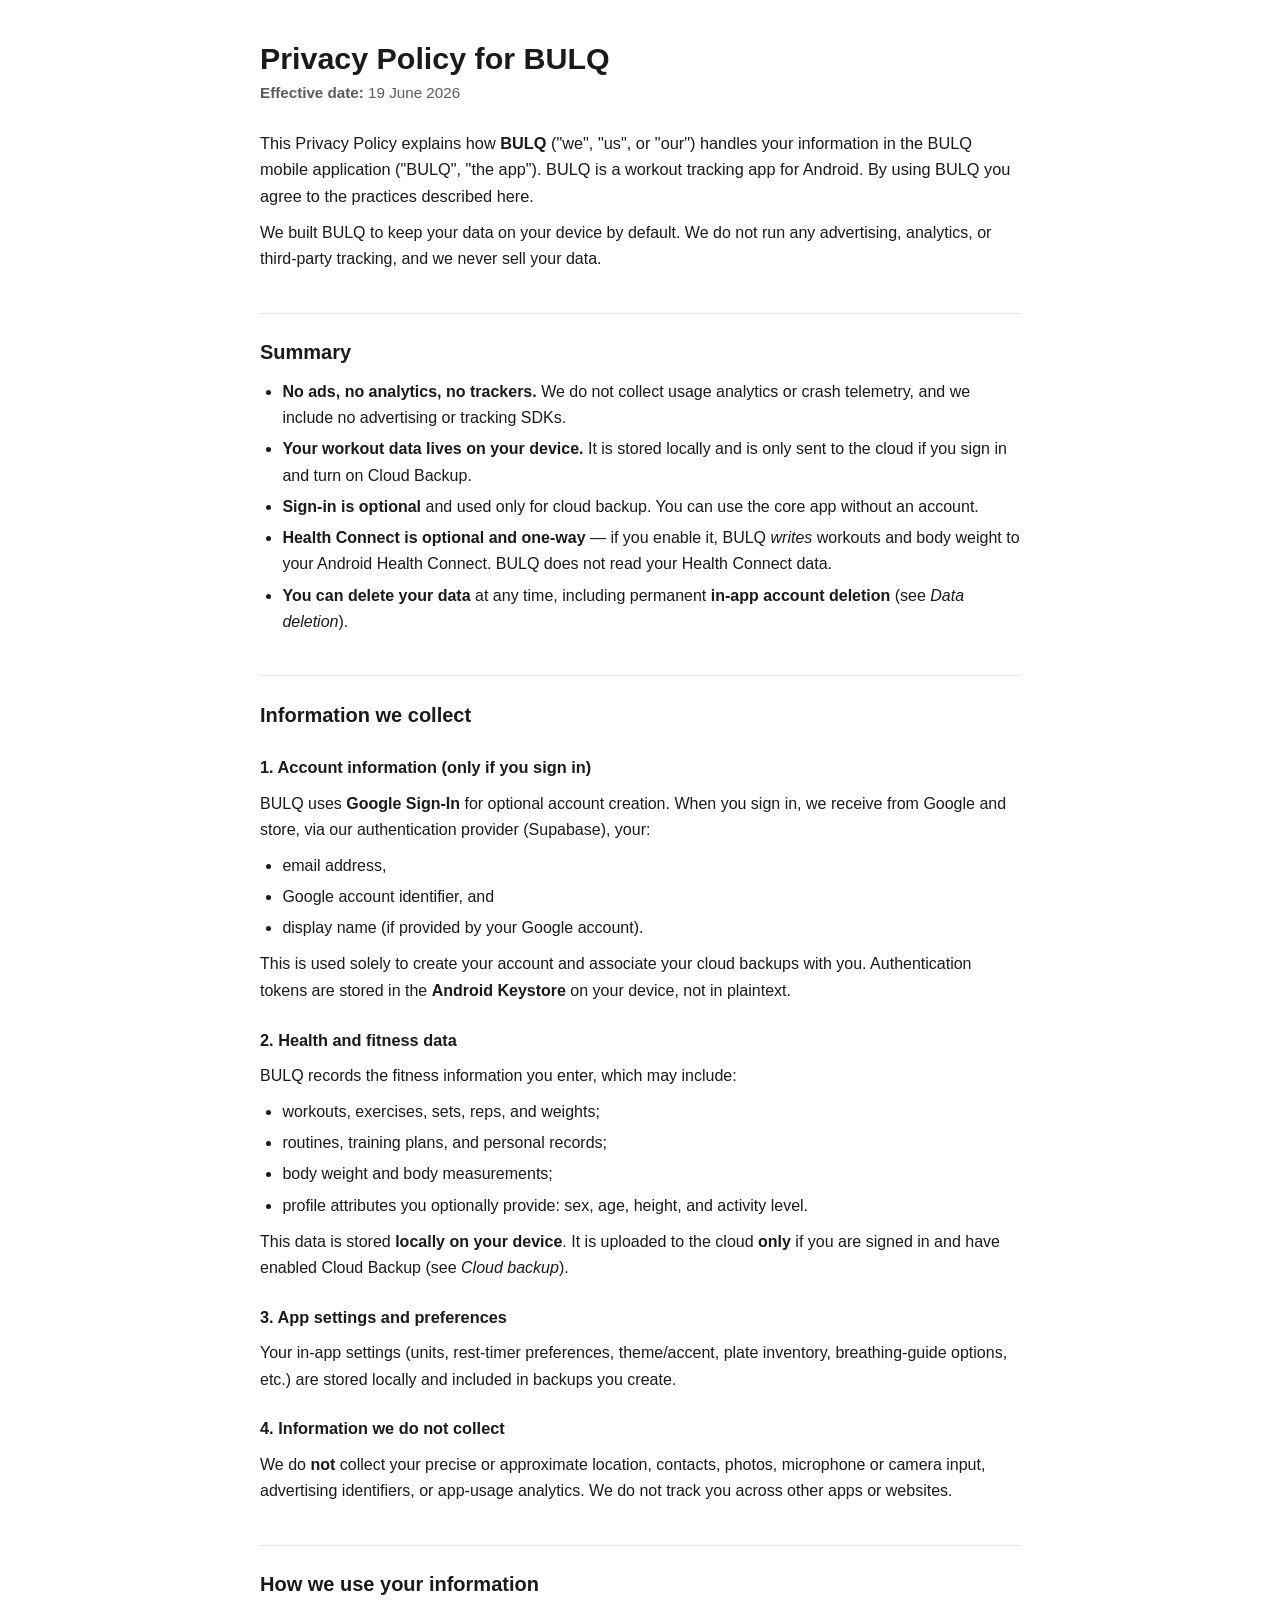
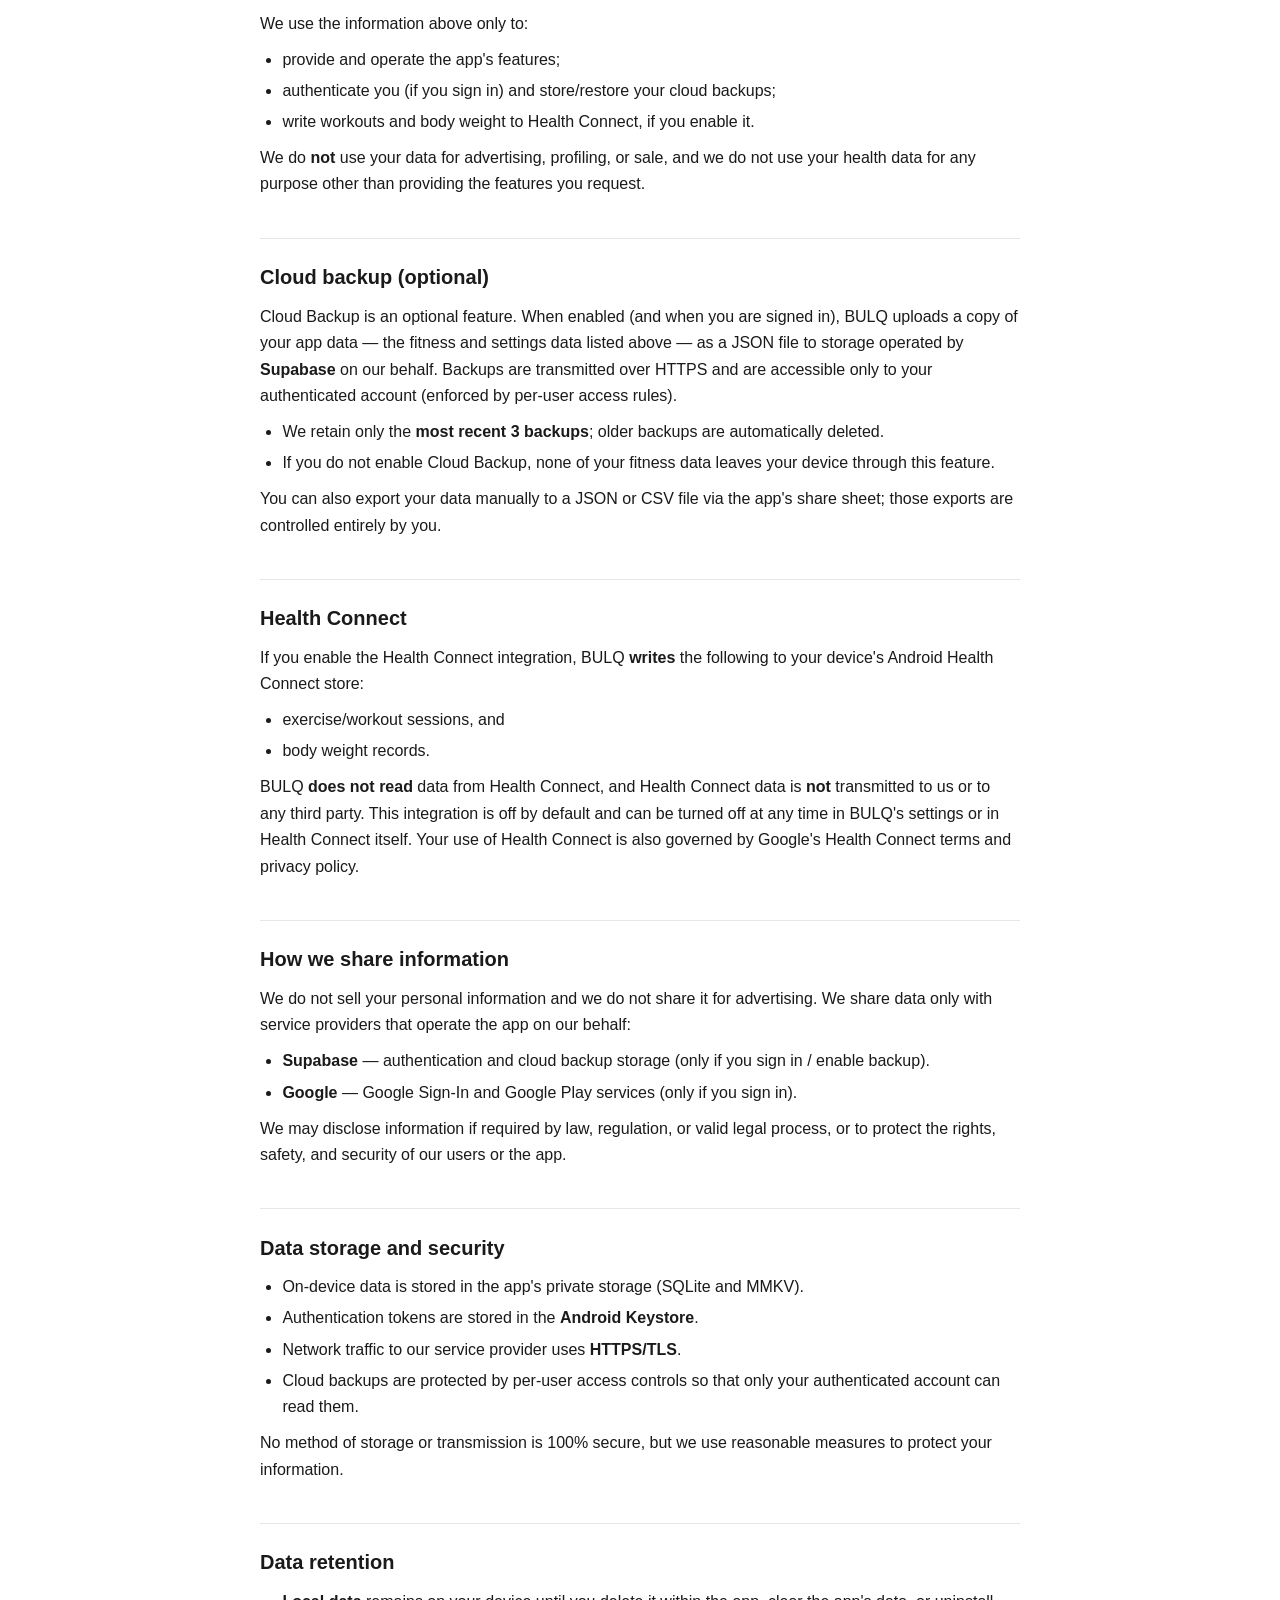
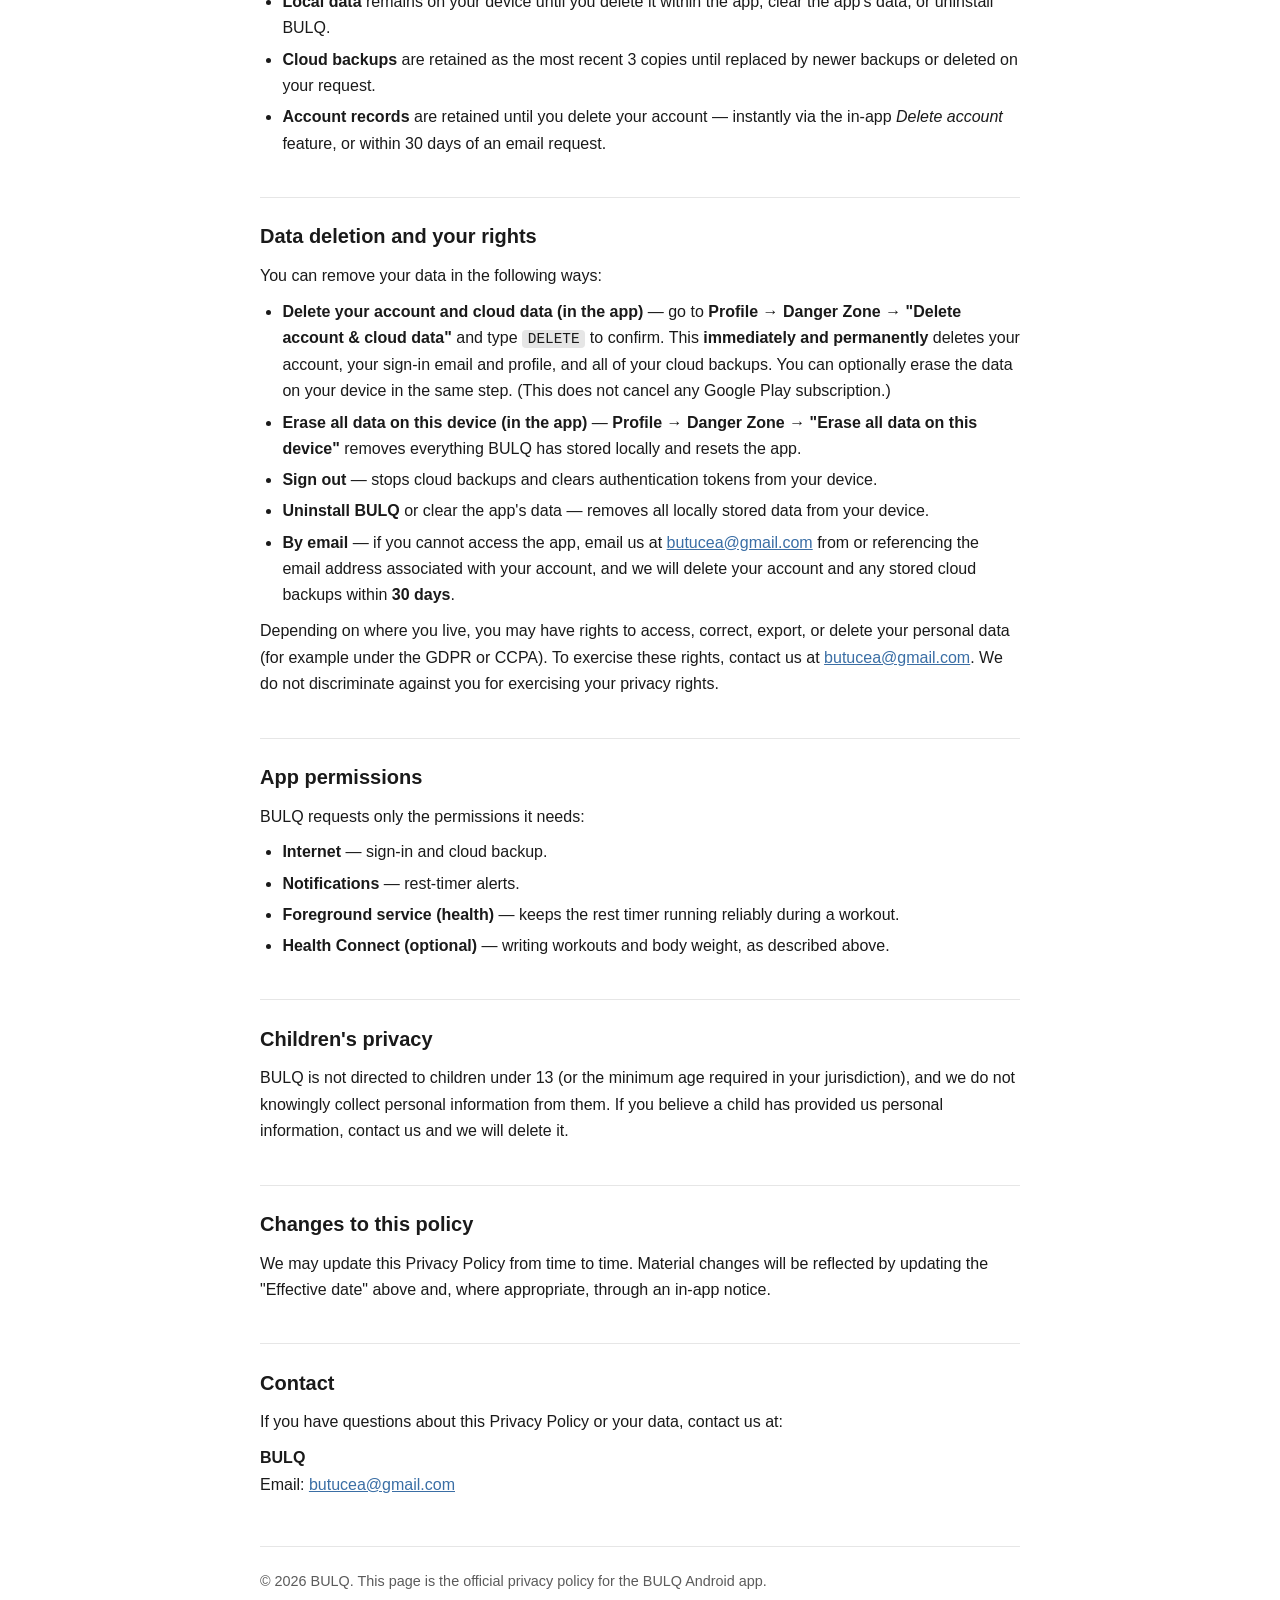
==== index.html @ 7fc46bfe "Add files via upload" ====
<!DOCTYPE html>
<html lang="en">
<head>
  <meta charset="utf-8" />
  <meta name="viewport" content="width=device-width, initial-scale=1" />
  <meta name="robots" content="index, follow" />
  <title>Privacy Policy — BULQ</title>
  <meta name="description" content="Privacy Policy for the BULQ workout tracking app for Android." />
  <style>
    :root {
      --bg: #ffffff;
      --fg: #1a1a1a;
      --muted: #5b5b5b;
      --rule: #e6e6e6;
      --accent: #6b8e23;
      --link: #3a6ea5;
      --maxw: 760px;
    }
    @media (prefers-color-scheme: dark) {
      :root {
        --bg: #14161a;
        --fg: #e6e6e6;
        --muted: #a0a4ab;
        --rule: #2a2e35;
        --accent: #a6c34c;
        --link: #7fb0e0;
      }
    }
    * { box-sizing: border-box; }
    html { -webkit-text-size-adjust: 100%; }
    body {
      margin: 0;
      background: var(--bg);
      color: var(--fg);
      font: 16px/1.65 -apple-system, BlinkMacSystemFont, "Segoe UI", Roboto, Helvetica, Arial, sans-serif;
      padding: 2.5rem 1.25rem 5rem;
    }
    main { max-width: var(--maxw); margin: 0 auto; }
    h1 { font-size: 1.9rem; line-height: 1.2; margin: 0 0 .25rem; }
    h2 {
      font-size: 1.25rem;
      margin: 2.5rem 0 .6rem;
      padding-top: 1.4rem;
      border-top: 1px solid var(--rule);
    }
    h3 { font-size: 1.02rem; margin: 1.4rem 0 .35rem; }
    p, ul { margin: .6rem 0; }
    ul { padding-left: 1.4rem; }
    li { margin: .3rem 0; }
    a { color: var(--link); }
    code {
      background: var(--rule);
      padding: .08em .4em;
      border-radius: 4px;
      font-family: ui-monospace, "SF Mono", Menlo, Consolas, monospace;
      font-size: .9em;
    }
    .effective { color: var(--muted); font-size: .95rem; margin: 0 0 1.5rem; }
    .intro { font-size: 1.02rem; }
    .accent { color: var(--accent); font-weight: 600; }
    footer {
      margin-top: 3rem;
      padding-top: 1.4rem;
      border-top: 1px solid var(--rule);
      color: var(--muted);
      font-size: .9rem;
    }
  </style>
</head>
<body>
<main>
  <h1>Privacy Policy for BULQ</h1>
  <p class="effective"><strong>Effective date:</strong> 19 June 2026</p>

  <p class="intro">This Privacy Policy explains how <strong>BULQ</strong> ("we", "us", or "our")
  handles your information in the BULQ mobile application ("BULQ", "the app"). BULQ is a workout
  tracking app for Android. By using BULQ you agree to the practices described here.</p>

  <p>We built BULQ to keep your data on your device by default. We do not run any advertising,
  analytics, or third-party tracking, and we never sell your data.</p>

  <h2>Summary</h2>
  <ul>
    <li><strong>No ads, no analytics, no trackers.</strong> We do not collect usage analytics or
      crash telemetry, and we include no advertising or tracking SDKs.</li>
    <li><strong>Your workout data lives on your device.</strong> It is stored locally and is only
      sent to the cloud if you sign in and turn on Cloud Backup.</li>
    <li><strong>Sign-in is optional</strong> and used only for cloud backup. You can use the core
      app without an account.</li>
    <li><strong>Health Connect is optional and one-way</strong> — if you enable it, BULQ
      <em>writes</em> workouts and body weight to your Android Health Connect. BULQ does not read
      your Health Connect data.</li>
    <li><strong>You can delete your data</strong> at any time, including permanent
      <strong>in-app account deletion</strong> (see <em>Data deletion</em>).</li>
  </ul>

  <h2>Information we collect</h2>

  <h3>1. Account information (only if you sign in)</h3>
  <p>BULQ uses <strong>Google Sign-In</strong> for optional account creation. When you sign in,
  we receive from Google and store, via our authentication provider (Supabase), your:</p>
  <ul>
    <li>email address,</li>
    <li>Google account identifier, and</li>
    <li>display name (if provided by your Google account).</li>
  </ul>
  <p>This is used solely to create your account and associate your cloud backups with you.
  Authentication tokens are stored in the <strong>Android Keystore</strong> on your device, not in
  plaintext.</p>

  <h3>2. Health and fitness data</h3>
  <p>BULQ records the fitness information you enter, which may include:</p>
  <ul>
    <li>workouts, exercises, sets, reps, and weights;</li>
    <li>routines, training plans, and personal records;</li>
    <li>body weight and body measurements;</li>
    <li>profile attributes you optionally provide: sex, age, height, and activity level.</li>
  </ul>
  <p>This data is stored <strong>locally on your device</strong>. It is uploaded to the cloud
  <strong>only</strong> if you are signed in and have enabled Cloud Backup (see
  <em>Cloud backup</em>).</p>

  <h3>3. App settings and preferences</h3>
  <p>Your in-app settings (units, rest-timer preferences, theme/accent, plate inventory,
  breathing-guide options, etc.) are stored locally and included in backups you create.</p>

  <h3>4. Information we do <strong>not</strong> collect</h3>
  <p>We do <strong>not</strong> collect your precise or approximate location, contacts, photos,
  microphone or camera input, advertising identifiers, or app-usage analytics. We do not track you
  across other apps or websites.</p>

  <h2>How we use your information</h2>
  <p>We use the information above only to:</p>
  <ul>
    <li>provide and operate the app's features;</li>
    <li>authenticate you (if you sign in) and store/restore your cloud backups;</li>
    <li>write workouts and body weight to Health Connect, if you enable it.</li>
  </ul>
  <p>We do <strong>not</strong> use your data for advertising, profiling, or sale, and we do not
  use your health data for any purpose other than providing the features you request.</p>

  <h2>Cloud backup (optional)</h2>
  <p>Cloud Backup is an optional feature. When enabled (and when you are signed in), BULQ uploads a
  copy of your app data — the fitness and settings data listed above — as a JSON file to storage
  operated by <strong>Supabase</strong> on our behalf. Backups are transmitted over HTTPS and are
  accessible only to your authenticated account (enforced by per-user access rules).</p>
  <ul>
    <li>We retain only the <strong>most recent 3 backups</strong>; older backups are automatically
      deleted.</li>
    <li>If you do not enable Cloud Backup, none of your fitness data leaves your device through this
      feature.</li>
  </ul>
  <p>You can also export your data manually to a JSON or CSV file via the app's share sheet; those
  exports are controlled entirely by you.</p>

  <h2>Health Connect</h2>
  <p>If you enable the Health Connect integration, BULQ <strong>writes</strong> the following to
  your device's Android Health Connect store:</p>
  <ul>
    <li>exercise/workout sessions, and</li>
    <li>body weight records.</li>
  </ul>
  <p>BULQ <strong>does not read</strong> data from Health Connect, and Health Connect data is
  <strong>not</strong> transmitted to us or to any third party. This integration is off by default
  and can be turned off at any time in BULQ's settings or in Health Connect itself. Your use of
  Health Connect is also governed by Google's Health Connect terms and privacy policy.</p>

  <h2>How we share information</h2>
  <p>We do not sell your personal information and we do not share it for advertising. We share data
  only with service providers that operate the app on our behalf:</p>
  <ul>
    <li><strong>Supabase</strong> — authentication and cloud backup storage (only if you sign in /
      enable backup).</li>
    <li><strong>Google</strong> — Google Sign-In and Google Play services (only if you sign in).</li>
  </ul>
  <p>We may disclose information if required by law, regulation, or valid legal process, or to
  protect the rights, safety, and security of our users or the app.</p>

  <h2>Data storage and security</h2>
  <ul>
    <li>On-device data is stored in the app's private storage (SQLite and MMKV).</li>
    <li>Authentication tokens are stored in the <strong>Android Keystore</strong>.</li>
    <li>Network traffic to our service provider uses <strong>HTTPS/TLS</strong>.</li>
    <li>Cloud backups are protected by per-user access controls so that only your authenticated
      account can read them.</li>
  </ul>
  <p>No method of storage or transmission is 100% secure, but we use reasonable measures to protect
  your information.</p>

  <h2>Data retention</h2>
  <ul>
    <li><strong>Local data</strong> remains on your device until you delete it within the app, clear
      the app's data, or uninstall BULQ.</li>
    <li><strong>Cloud backups</strong> are retained as the most recent 3 copies until replaced by
      newer backups or deleted on your request.</li>
    <li><strong>Account records</strong> are retained until you delete your account — instantly via
      the in-app <em>Delete account</em> feature, or within 30 days of an email request.</li>
  </ul>

  <h2>Data deletion and your rights</h2>
  <p>You can remove your data in the following ways:</p>
  <ul>
    <li><strong>Delete your account and cloud data (in the app)</strong> — go to
      <strong>Profile → Danger Zone → "Delete account &amp; cloud data"</strong> and type
      <code>DELETE</code> to confirm. This <strong>immediately and permanently</strong> deletes your
      account, your sign-in email and profile, and all of your cloud backups. You can optionally
      erase the data on your device in the same step. (This does not cancel any Google Play
      subscription.)</li>
    <li><strong>Erase all data on this device (in the app)</strong> —
      <strong>Profile → Danger Zone → "Erase all data on this device"</strong> removes everything
      BULQ has stored locally and resets the app.</li>
    <li><strong>Sign out</strong> — stops cloud backups and clears authentication tokens from your
      device.</li>
    <li><strong>Uninstall BULQ</strong> or clear the app's data — removes all locally stored data
      from your device.</li>
    <li><strong>By email</strong> — if you cannot access the app, email us at
      <a href="mailto:butucea@gmail.com">butucea@gmail.com</a> from or referencing the email address
      associated with your account, and we will delete your account and any stored cloud backups
      within <strong>30 days</strong>.</li>
  </ul>
  <p>Depending on where you live, you may have rights to access, correct, export, or delete your
  personal data (for example under the GDPR or CCPA). To exercise these rights, contact us at
  <a href="mailto:butucea@gmail.com">butucea@gmail.com</a>. We do not discriminate against you for
  exercising your privacy rights.</p>

  <h2>App permissions</h2>
  <p>BULQ requests only the permissions it needs:</p>
  <ul>
    <li><strong>Internet</strong> — sign-in and cloud backup.</li>
    <li><strong>Notifications</strong> — rest-timer alerts.</li>
    <li><strong>Foreground service (health)</strong> — keeps the rest timer running reliably during
      a workout.</li>
    <li><strong>Health Connect (optional)</strong> — writing workouts and body weight, as described
      above.</li>
  </ul>

  <h2>Children's privacy</h2>
  <p>BULQ is not directed to children under 13 (or the minimum age required in your jurisdiction),
  and we do not knowingly collect personal information from them. If you believe a child has provided
  us personal information, contact us and we will delete it.</p>

  <h2>Changes to this policy</h2>
  <p>We may update this Privacy Policy from time to time. Material changes will be reflected by
  updating the "Effective date" above and, where appropriate, through an in-app notice.</p>

  <h2>Contact</h2>
  <p>If you have questions about this Privacy Policy or your data, contact us at:</p>
  <p><strong>BULQ</strong><br />
  Email: <a href="mailto:butucea@gmail.com">butucea@gmail.com</a></p>

  <footer>
    © 2026 BULQ. This page is the official privacy policy for the BULQ Android app.
  </footer>
</main>
</body>
</html>
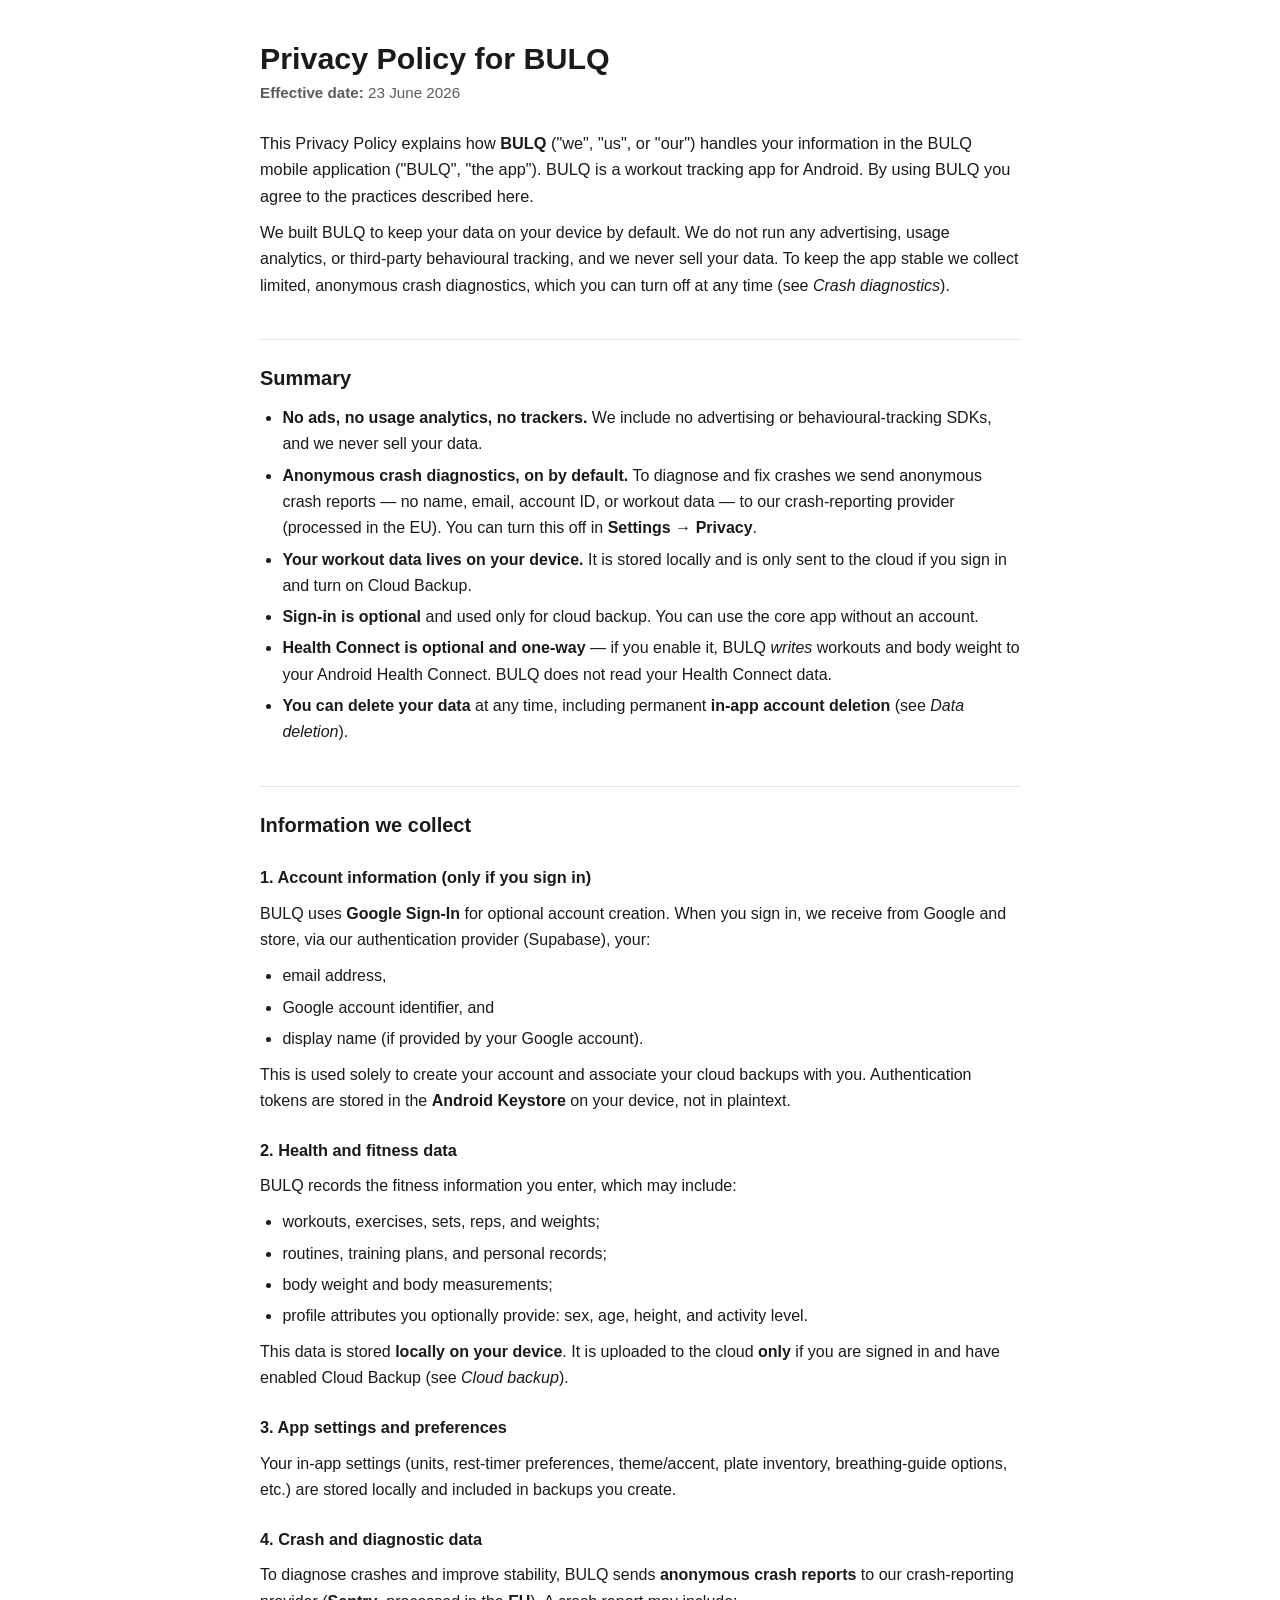
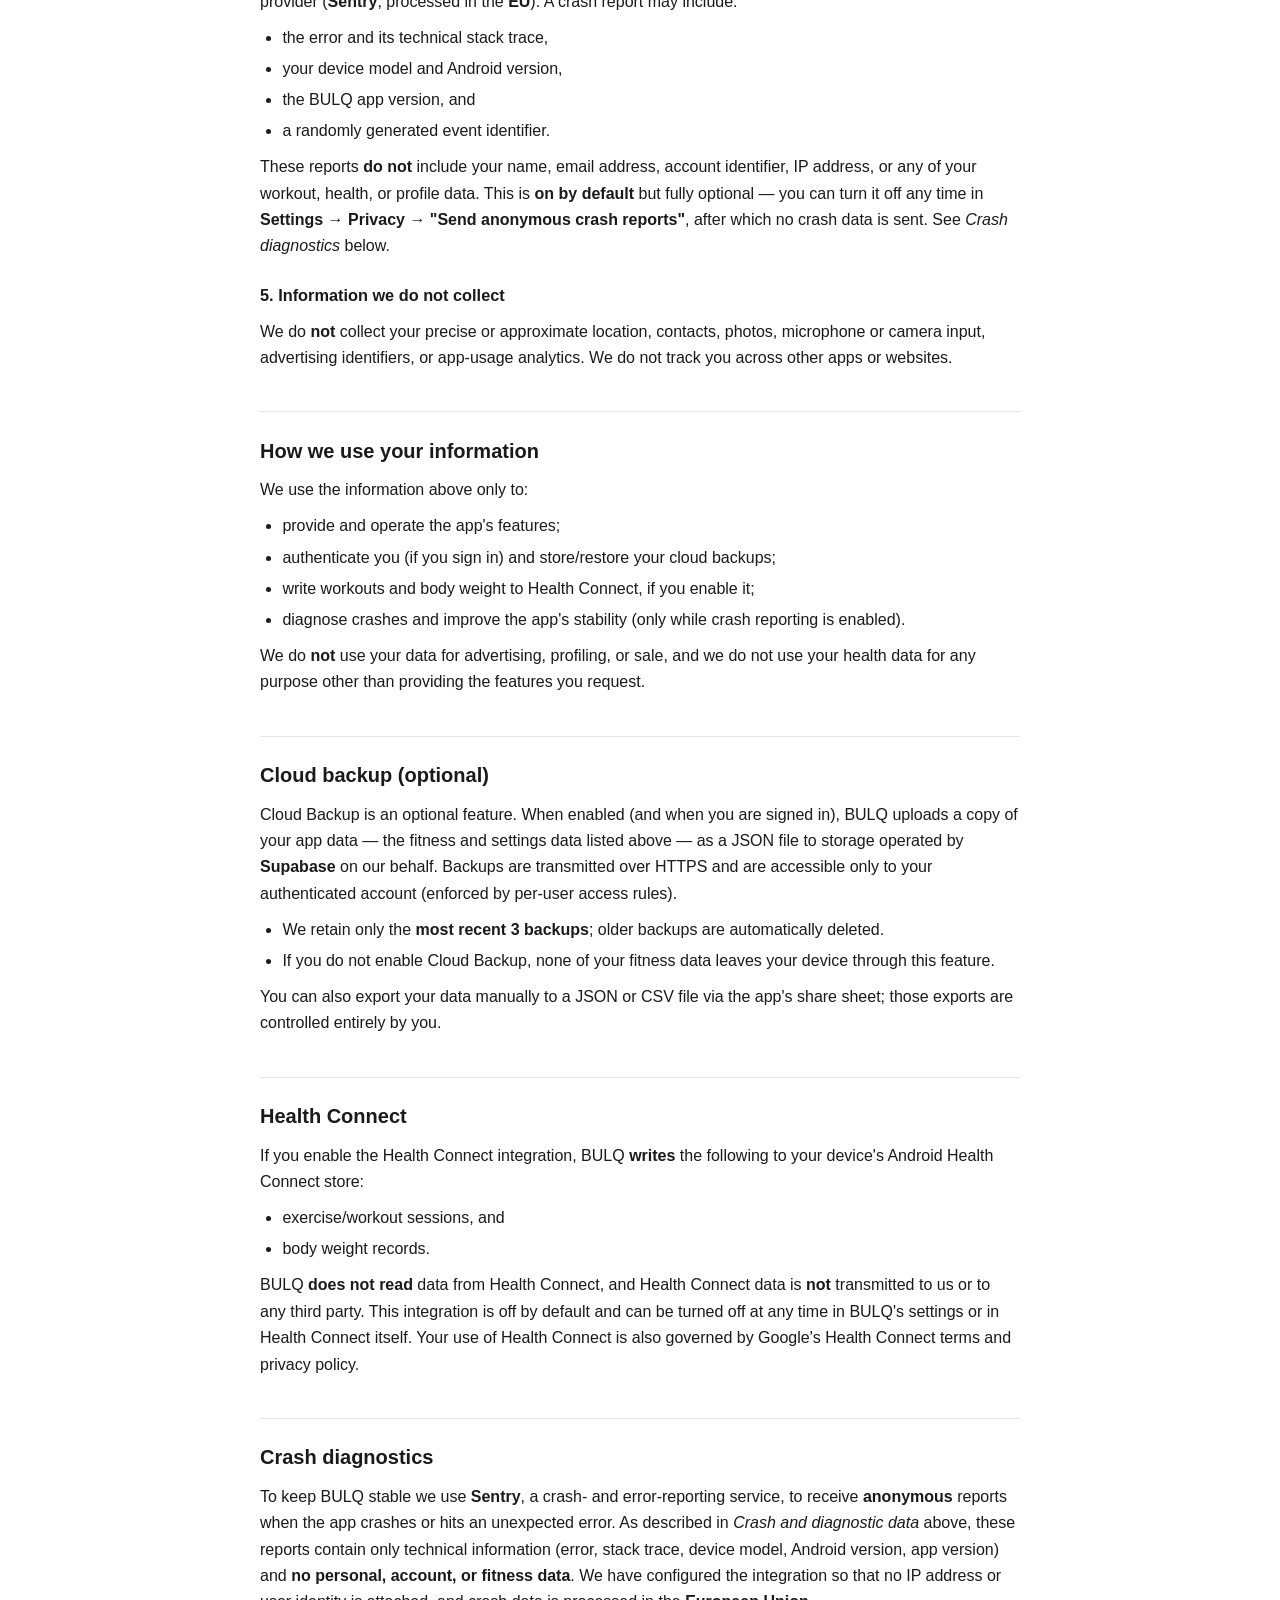
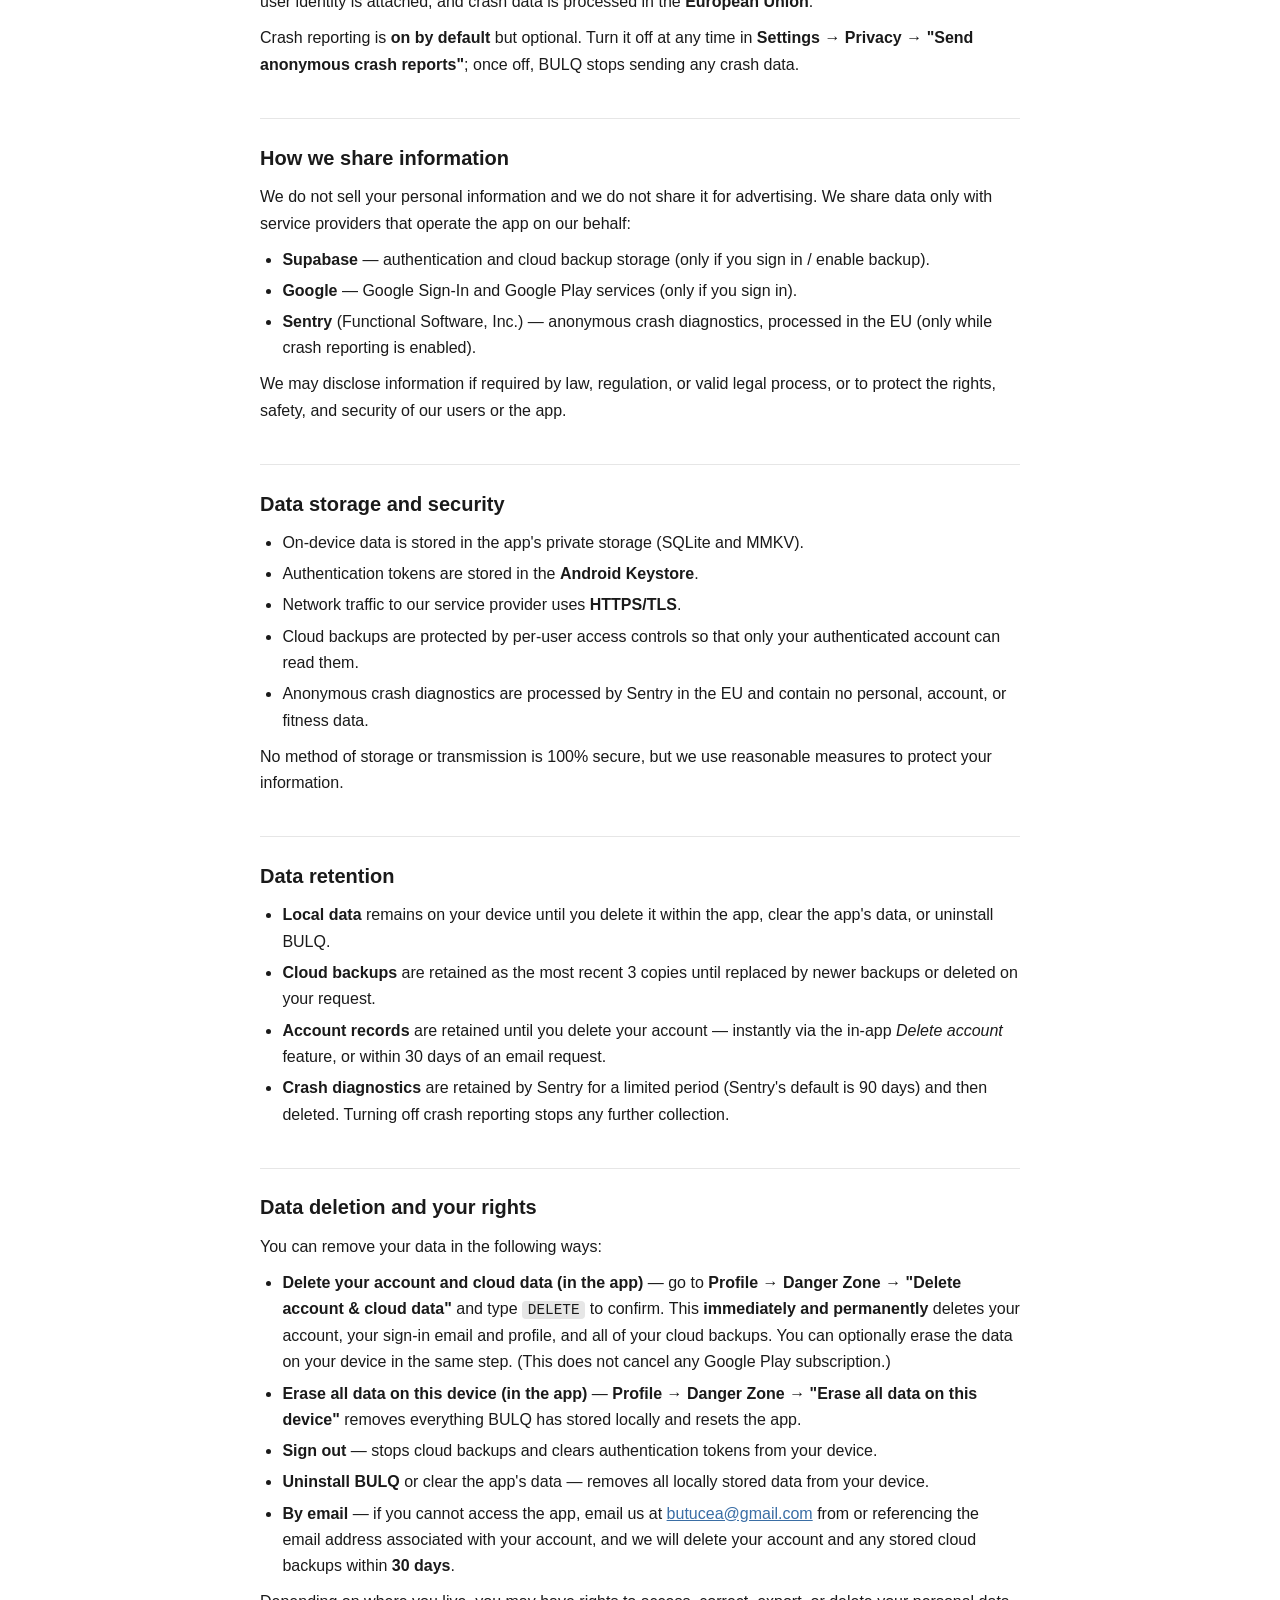
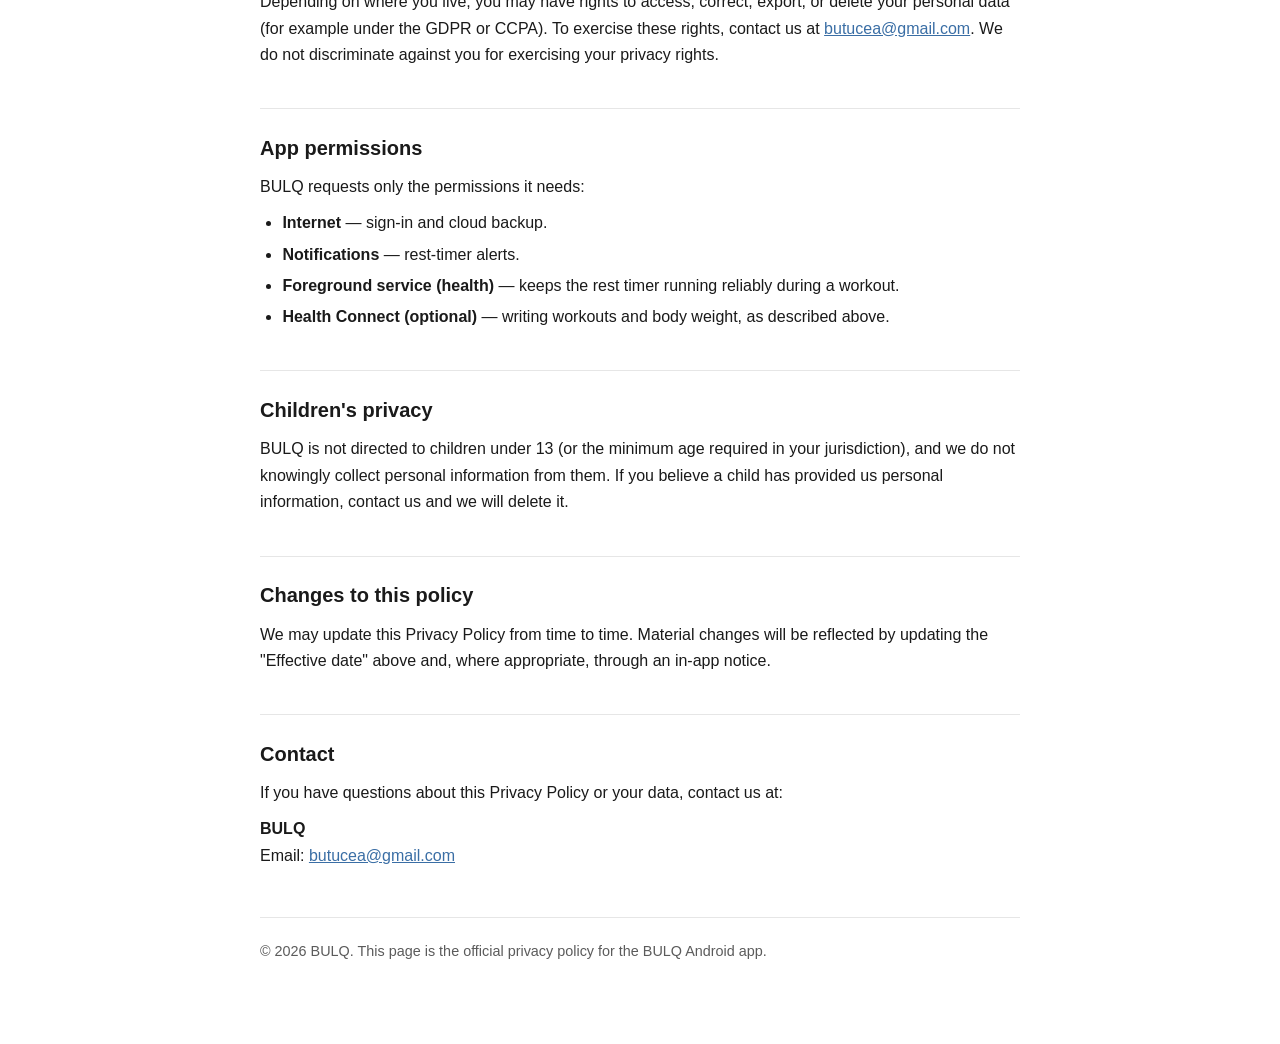
==== commit 7358d6de: "Add files via upload" ====
--- a/index.html
+++ b/index.html
@@ -70,19 +70,25 @@
 <body>
 <main>
   <h1>Privacy Policy for BULQ</h1>
-  <p class="effective"><strong>Effective date:</strong> 19 June 2026</p>
+  <p class="effective"><strong>Effective date:</strong> 23 June 2026</p>
 
   <p class="intro">This Privacy Policy explains how <strong>BULQ</strong> ("we", "us", or "our")
   handles your information in the BULQ mobile application ("BULQ", "the app"). BULQ is a workout
   tracking app for Android. By using BULQ you agree to the practices described here.</p>
 
   <p>We built BULQ to keep your data on your device by default. We do not run any advertising,
-  analytics, or third-party tracking, and we never sell your data.</p>
+  usage analytics, or third-party behavioural tracking, and we never sell your data. To keep the
+  app stable we collect limited, anonymous crash diagnostics, which you can turn off at any time
+  (see <em>Crash diagnostics</em>).</p>
 
   <h2>Summary</h2>
   <ul>
-    <li><strong>No ads, no analytics, no trackers.</strong> We do not collect usage analytics or
-      crash telemetry, and we include no advertising or tracking SDKs.</li>
+    <li><strong>No ads, no usage analytics, no trackers.</strong> We include no advertising or
+      behavioural-tracking SDKs, and we never sell your data.</li>
+    <li><strong>Anonymous crash diagnostics, on by default.</strong> To diagnose and fix crashes
+      we send anonymous crash reports — no name, email, account ID, or workout data — to our
+      crash-reporting provider (processed in the EU). You can turn this off in <strong>Settings →
+      Privacy</strong>.</li>
     <li><strong>Your workout data lives on your device.</strong> It is stored locally and is only
       sent to the cloud if you sign in and turn on Cloud Backup.</li>
     <li><strong>Sign-in is optional</strong> and used only for cloud backup. You can use the core
@@ -124,7 +130,22 @@
   <p>Your in-app settings (units, rest-timer preferences, theme/accent, plate inventory,
   breathing-guide options, etc.) are stored locally and included in backups you create.</p>
 
-  <h3>4. Information we do <strong>not</strong> collect</h3>
+  <h3>4. Crash and diagnostic data</h3>
+  <p>To diagnose crashes and improve stability, BULQ sends <strong>anonymous crash reports</strong>
+  to our crash-reporting provider (<strong>Sentry</strong>, processed in the <strong>EU</strong>).
+  A crash report may include:</p>
+  <ul>
+    <li>the error and its technical stack trace,</li>
+    <li>your device model and Android version,</li>
+    <li>the BULQ app version, and</li>
+    <li>a randomly generated event identifier.</li>
+  </ul>
+  <p>These reports <strong>do not</strong> include your name, email address, account identifier, IP
+  address, or any of your workout, health, or profile data. This is <strong>on by default</strong>
+  but fully optional — you can turn it off any time in <strong>Settings → Privacy → "Send anonymous
+  crash reports"</strong>, after which no crash data is sent. See <em>Crash diagnostics</em> below.</p>
+
+  <h3>5. Information we do <strong>not</strong> collect</h3>
   <p>We do <strong>not</strong> collect your precise or approximate location, contacts, photos,
   microphone or camera input, advertising identifiers, or app-usage analytics. We do not track you
   across other apps or websites.</p>
@@ -134,7 +155,8 @@
   <ul>
     <li>provide and operate the app's features;</li>
     <li>authenticate you (if you sign in) and store/restore your cloud backups;</li>
-    <li>write workouts and body weight to Health Connect, if you enable it.</li>
+    <li>write workouts and body weight to Health Connect, if you enable it;</li>
+    <li>diagnose crashes and improve the app's stability (only while crash reporting is enabled).</li>
   </ul>
   <p>We do <strong>not</strong> use your data for advertising, profiling, or sale, and we do not
   use your health data for any purpose other than providing the features you request.</p>
@@ -165,6 +187,18 @@
   and can be turned off at any time in BULQ's settings or in Health Connect itself. Your use of
   Health Connect is also governed by Google's Health Connect terms and privacy policy.</p>
 
+  <h2>Crash diagnostics</h2>
+  <p>To keep BULQ stable we use <strong>Sentry</strong>, a crash- and error-reporting service, to
+  receive <strong>anonymous</strong> reports when the app crashes or hits an unexpected error. As
+  described in <em>Crash and diagnostic data</em> above, these reports contain only technical
+  information (error, stack trace, device model, Android version, app version) and <strong>no
+  personal, account, or fitness data</strong>. We have configured the integration so that no IP
+  address or user identity is attached, and crash data is processed in the
+  <strong>European Union</strong>.</p>
+  <p>Crash reporting is <strong>on by default</strong> but optional. Turn it off at any time in
+  <strong>Settings → Privacy → "Send anonymous crash reports"</strong>; once off, BULQ stops sending
+  any crash data.</p>
+
   <h2>How we share information</h2>
   <p>We do not sell your personal information and we do not share it for advertising. We share data
   only with service providers that operate the app on our behalf:</p>
@@ -172,6 +206,8 @@
     <li><strong>Supabase</strong> — authentication and cloud backup storage (only if you sign in /
       enable backup).</li>
     <li><strong>Google</strong> — Google Sign-In and Google Play services (only if you sign in).</li>
+    <li><strong>Sentry</strong> (Functional Software, Inc.) — anonymous crash diagnostics, processed
+      in the EU (only while crash reporting is enabled).</li>
   </ul>
   <p>We may disclose information if required by law, regulation, or valid legal process, or to
   protect the rights, safety, and security of our users or the app.</p>
@@ -183,6 +219,8 @@
     <li>Network traffic to our service provider uses <strong>HTTPS/TLS</strong>.</li>
     <li>Cloud backups are protected by per-user access controls so that only your authenticated
       account can read them.</li>
+    <li>Anonymous crash diagnostics are processed by Sentry in the EU and contain no personal,
+      account, or fitness data.</li>
   </ul>
   <p>No method of storage or transmission is 100% secure, but we use reasonable measures to protect
   your information.</p>
@@ -195,6 +233,9 @@
       newer backups or deleted on your request.</li>
     <li><strong>Account records</strong> are retained until you delete your account — instantly via
       the in-app <em>Delete account</em> feature, or within 30 days of an email request.</li>
+    <li><strong>Crash diagnostics</strong> are retained by Sentry for a limited period (Sentry's
+      default is 90 days) and then deleted. Turning off crash reporting stops any further
+      collection.</li>
   </ul>
 
   <h2>Data deletion and your rights</h2>
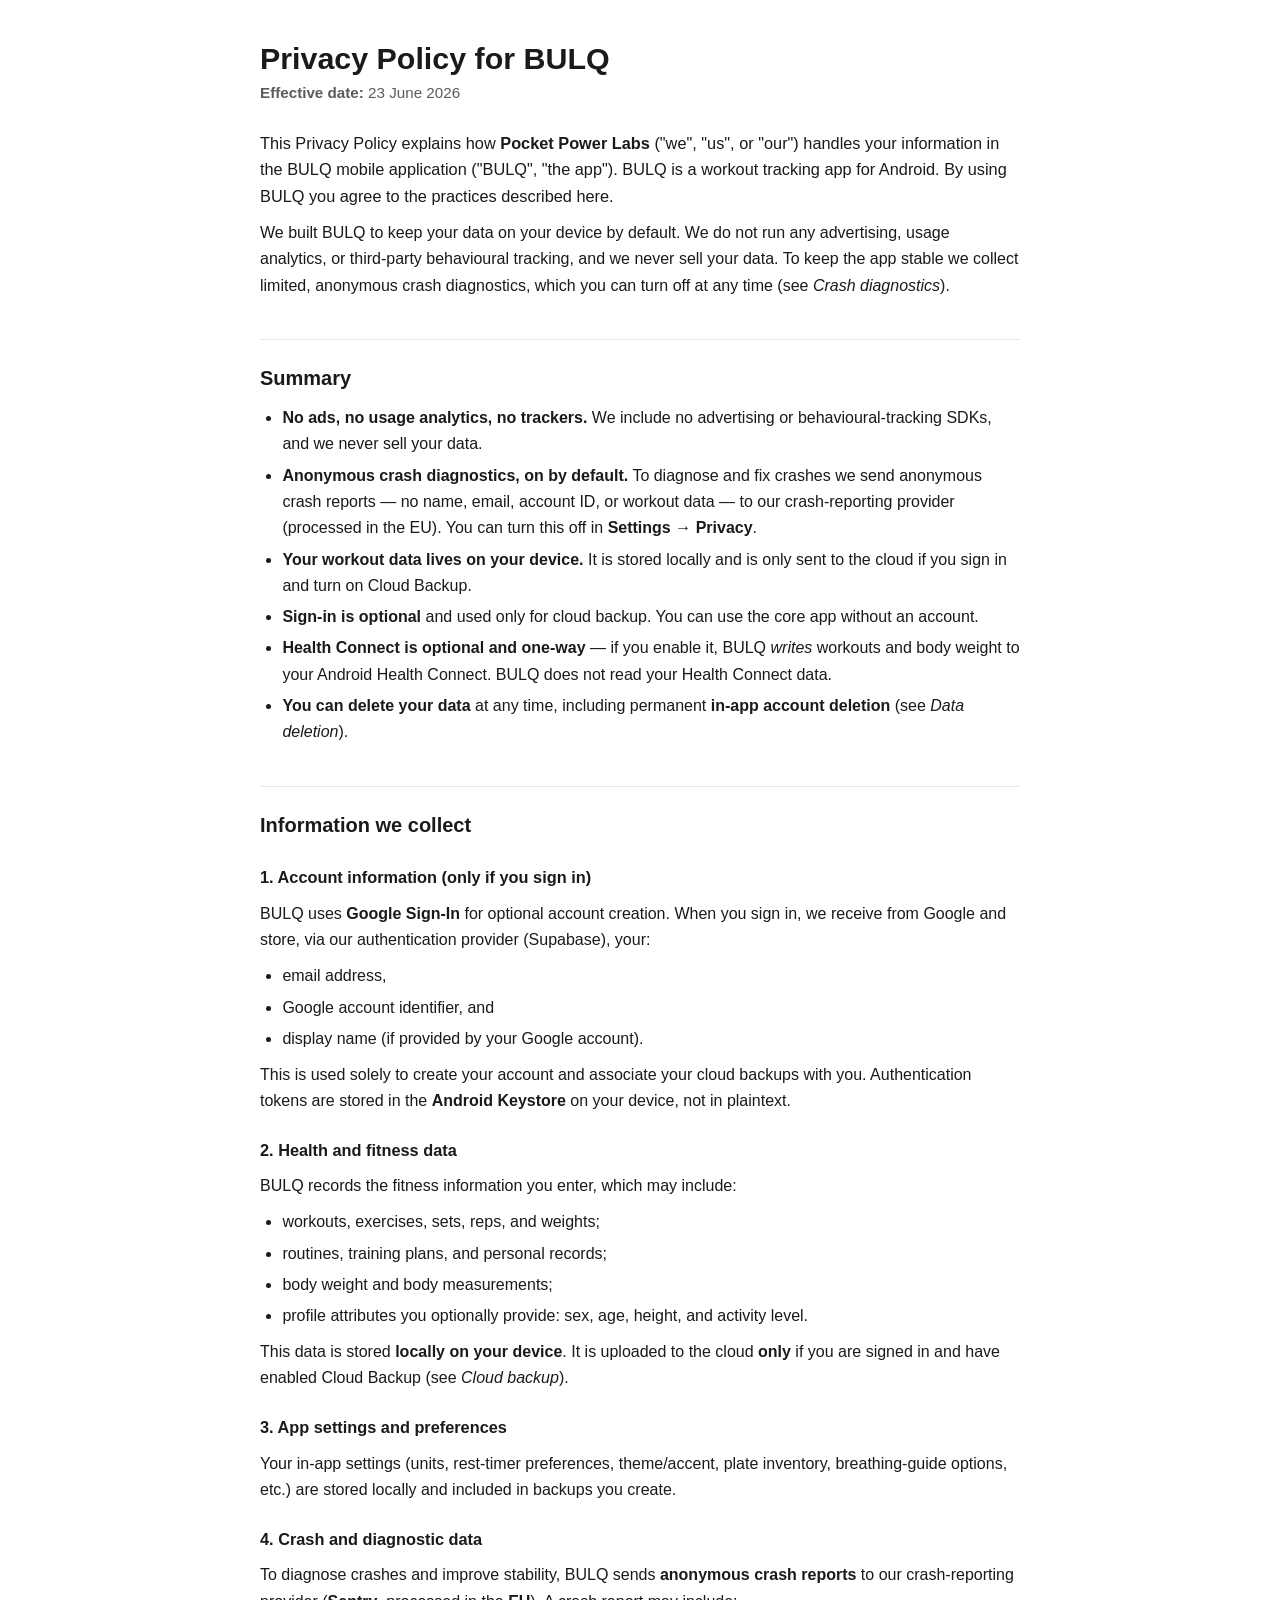
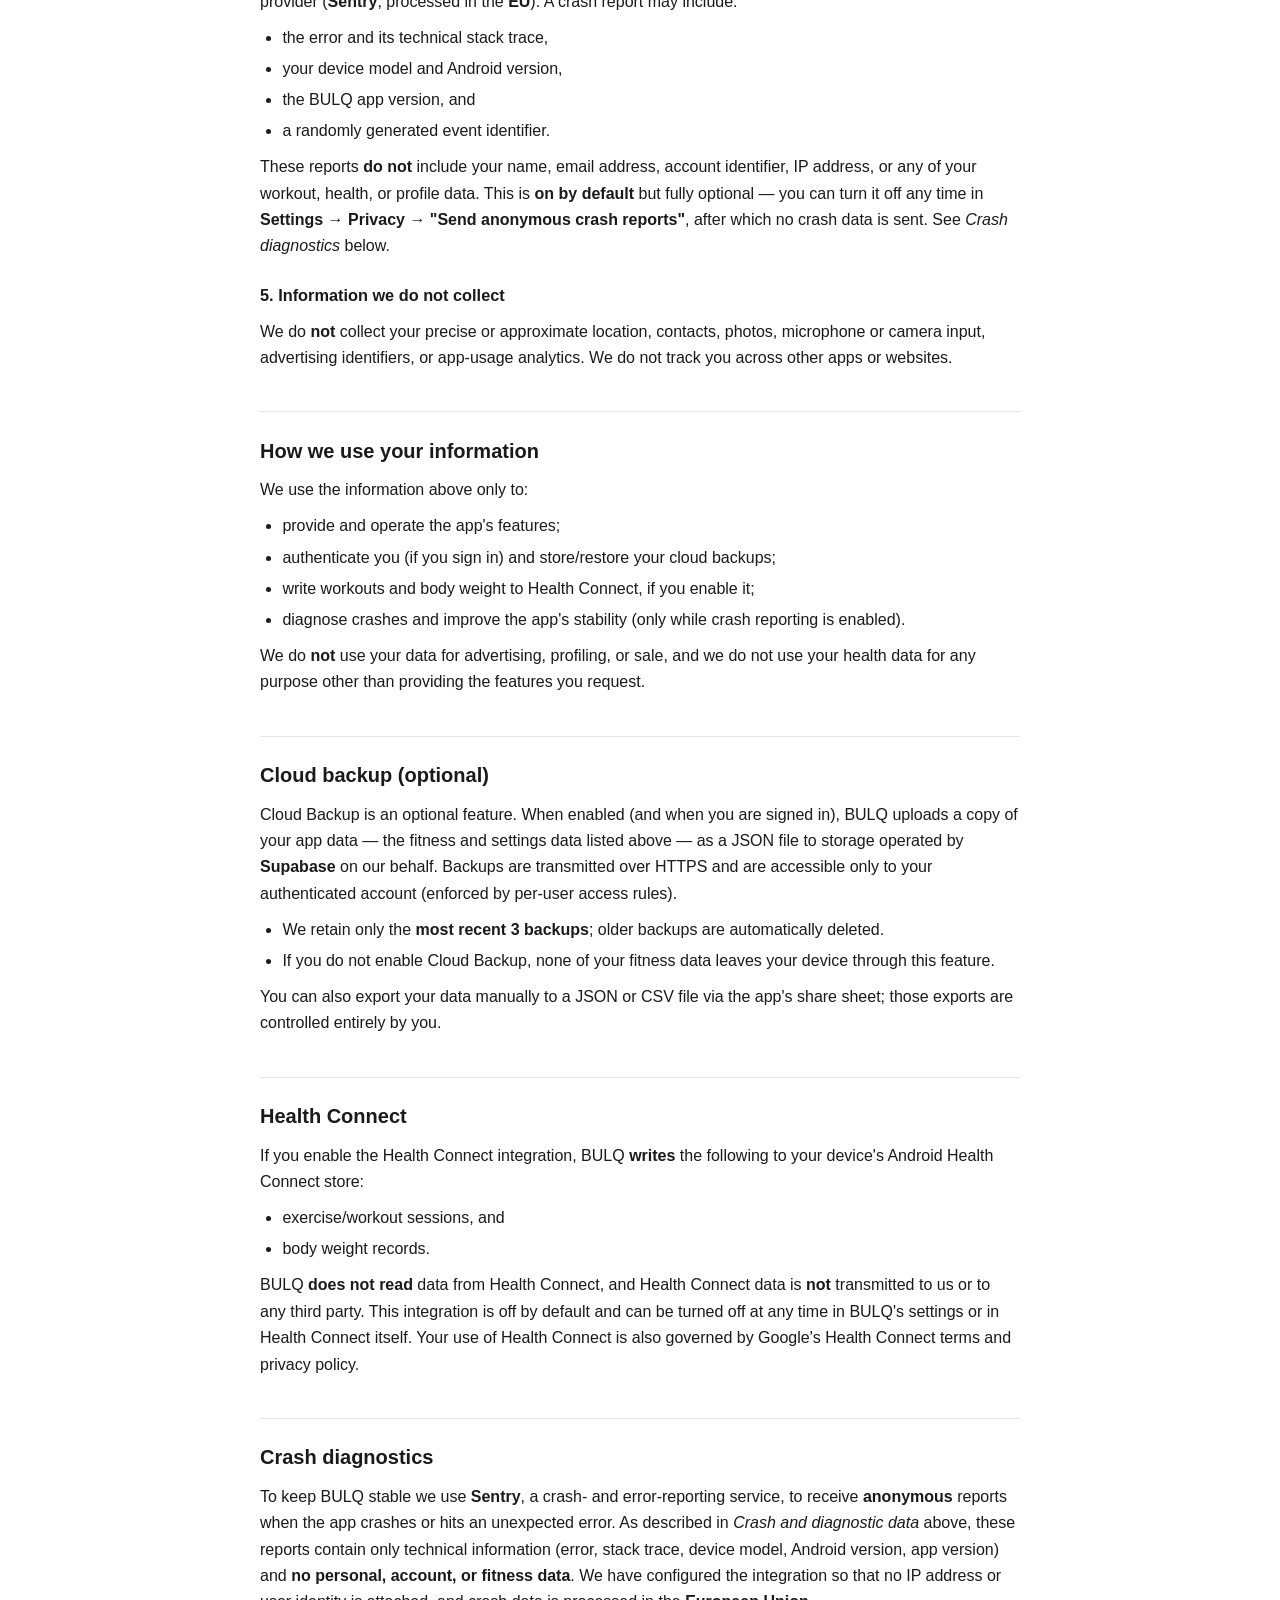
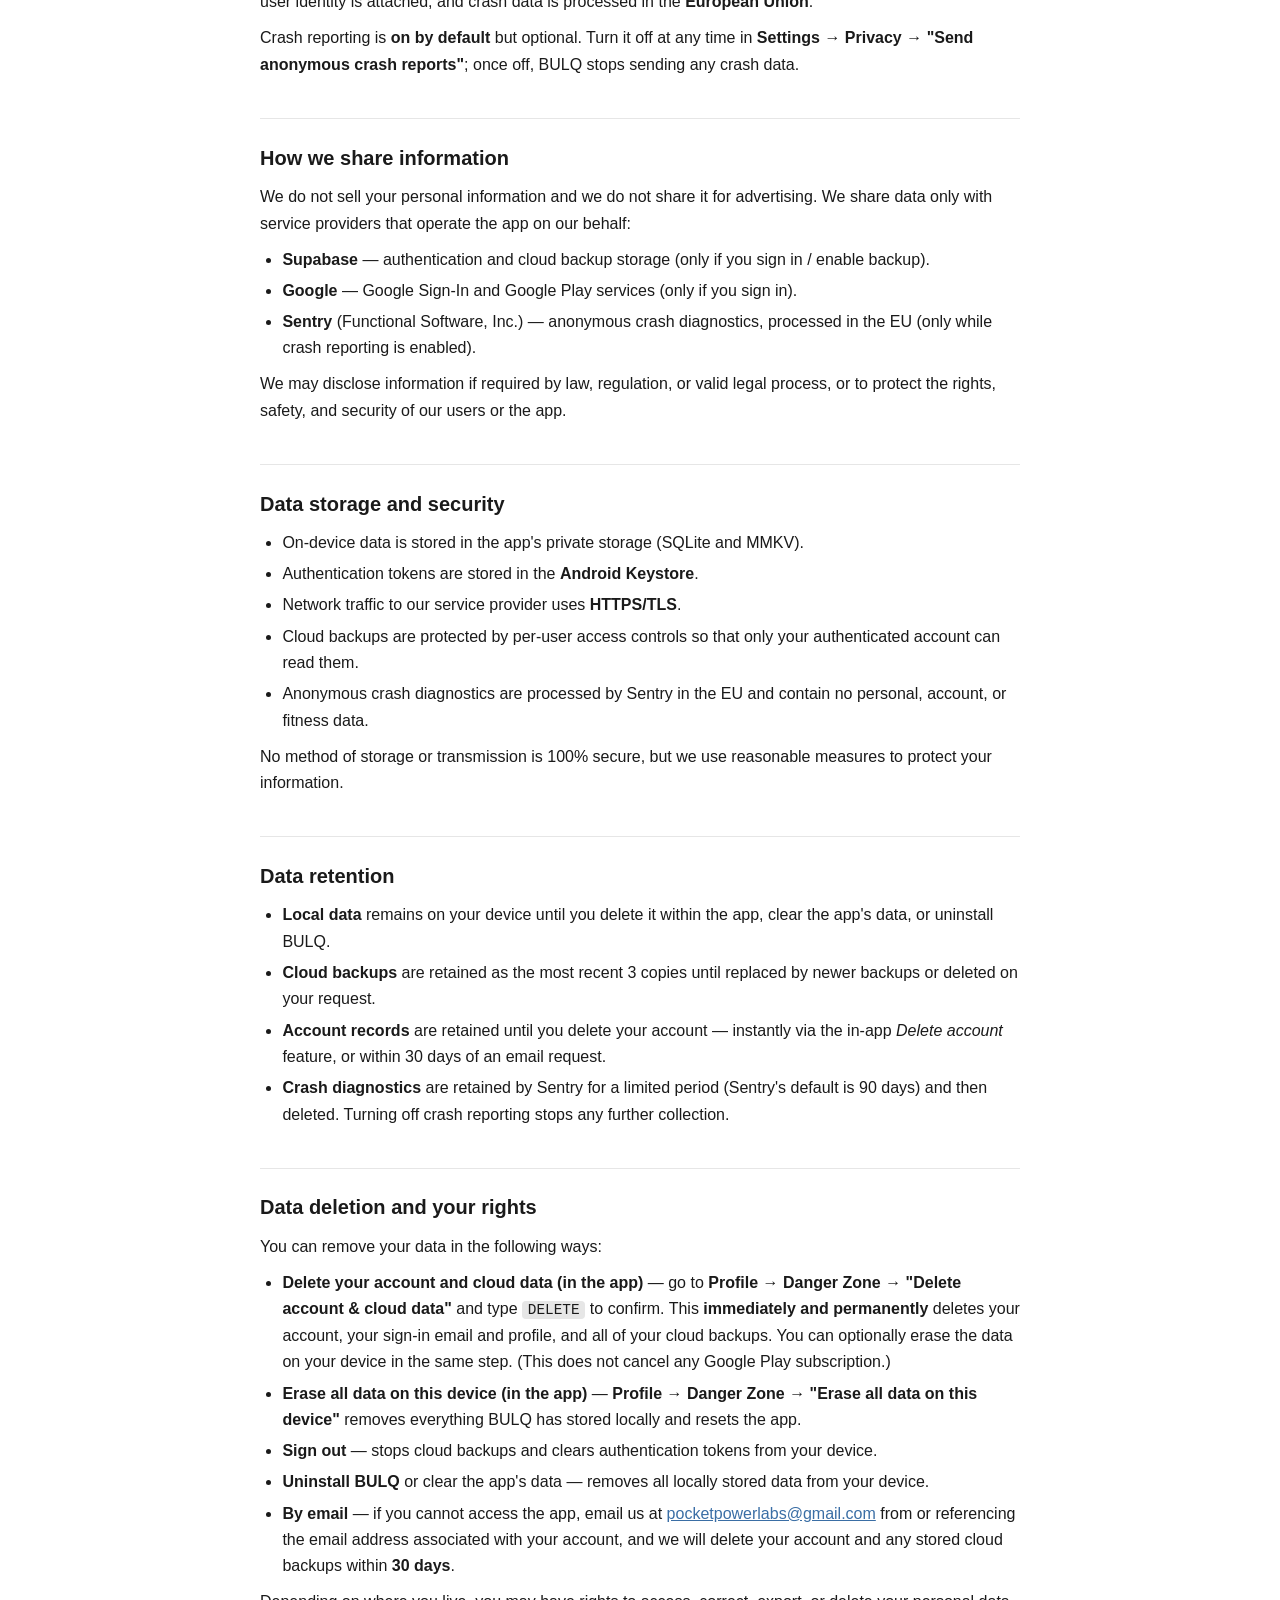
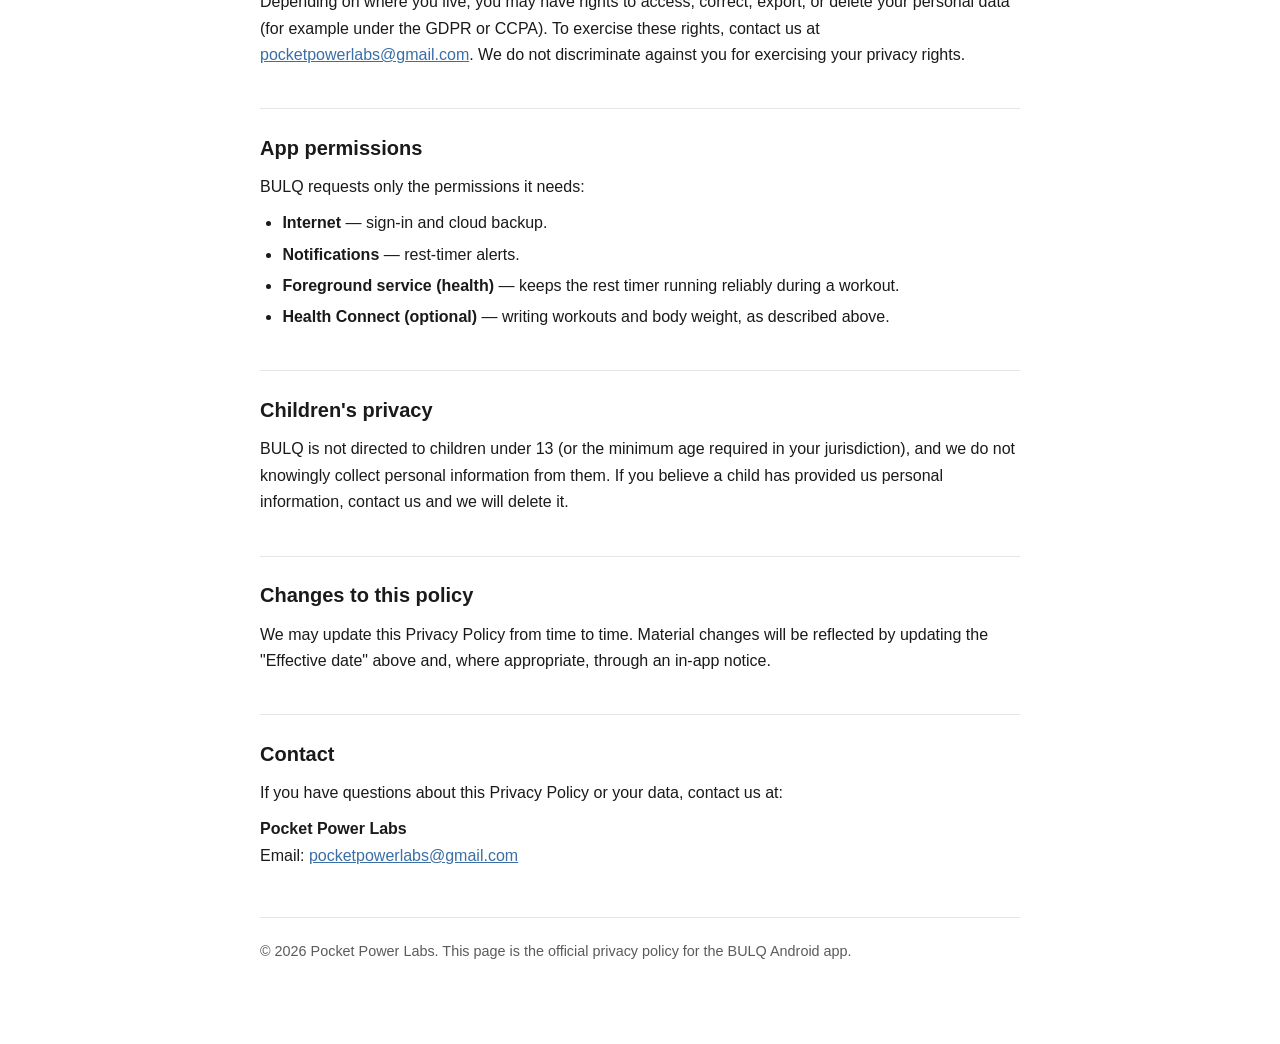
==== commit 3244b5ab: "Add files via upload" ====
--- a/index.html
+++ b/index.html
@@ -72,7 +72,7 @@
   <h1>Privacy Policy for BULQ</h1>
   <p class="effective"><strong>Effective date:</strong> 23 June 2026</p>
 
-  <p class="intro">This Privacy Policy explains how <strong>BULQ</strong> ("we", "us", or "our")
+  <p class="intro">This Privacy Policy explains how <strong>Pocket Power Labs</strong> ("we", "us", or "our")
   handles your information in the BULQ mobile application ("BULQ", "the app"). BULQ is a workout
   tracking app for Android. By using BULQ you agree to the practices described here.</p>
 
@@ -255,13 +255,13 @@
     <li><strong>Uninstall BULQ</strong> or clear the app's data — removes all locally stored data
       from your device.</li>
     <li><strong>By email</strong> — if you cannot access the app, email us at
-      <a href="mailto:butucea@gmail.com">butucea@gmail.com</a> from or referencing the email address
+      <a href="mailto:pocketpowerlabs@gmail.com">pocketpowerlabs@gmail.com</a> from or referencing the email address
       associated with your account, and we will delete your account and any stored cloud backups
       within <strong>30 days</strong>.</li>
   </ul>
   <p>Depending on where you live, you may have rights to access, correct, export, or delete your
   personal data (for example under the GDPR or CCPA). To exercise these rights, contact us at
-  <a href="mailto:butucea@gmail.com">butucea@gmail.com</a>. We do not discriminate against you for
+  <a href="mailto:pocketpowerlabs@gmail.com">pocketpowerlabs@gmail.com</a>. We do not discriminate against you for
   exercising your privacy rights.</p>
 
   <h2>App permissions</h2>
@@ -286,11 +286,11 @@
 
   <h2>Contact</h2>
   <p>If you have questions about this Privacy Policy or your data, contact us at:</p>
-  <p><strong>BULQ</strong><br />
-  Email: <a href="mailto:butucea@gmail.com">butucea@gmail.com</a></p>
+  <p><strong>Pocket Power Labs</strong><br />
+  Email: <a href="mailto:pocketpowerlabs@gmail.com">pocketpowerlabs@gmail.com</a></p>
 
   <footer>
-    © 2026 BULQ. This page is the official privacy policy for the BULQ Android app.
+    © 2026 Pocket Power Labs. This page is the official privacy policy for the BULQ Android app.
   </footer>
 </main>
 </body>
